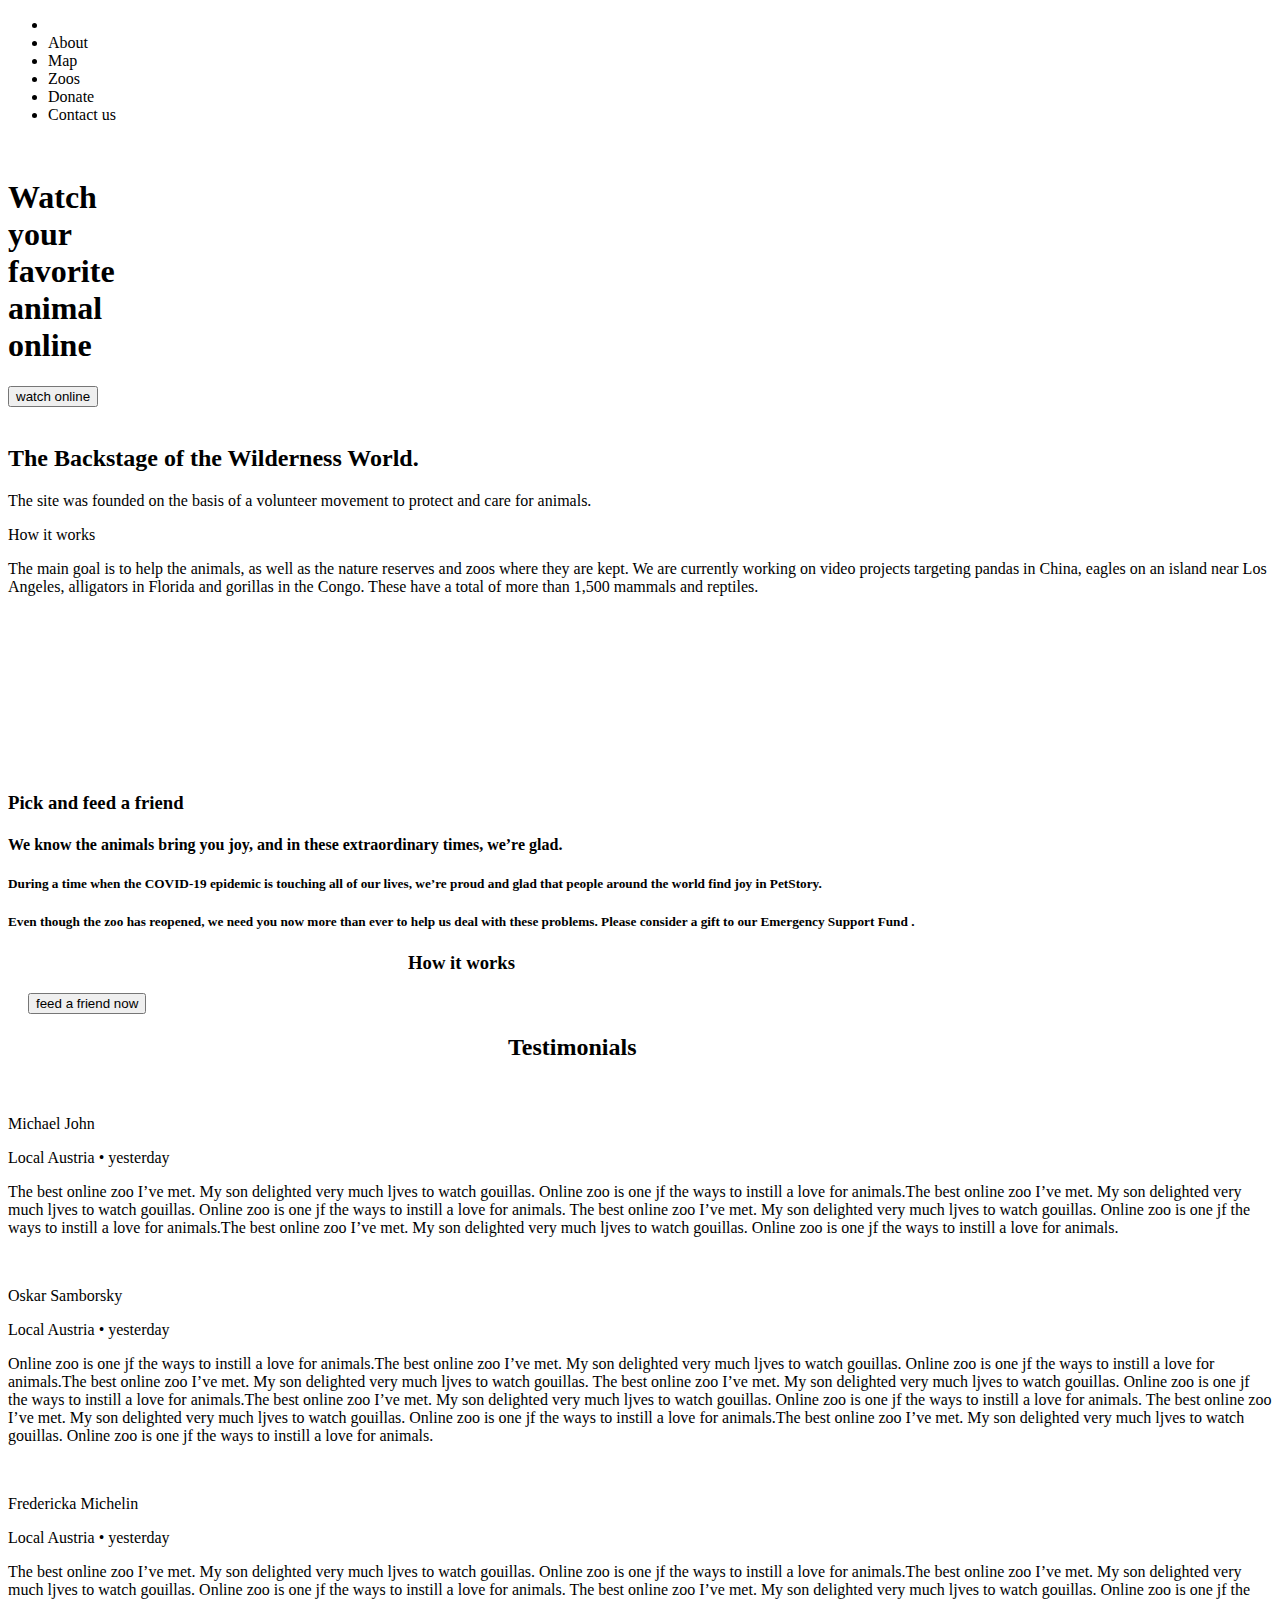
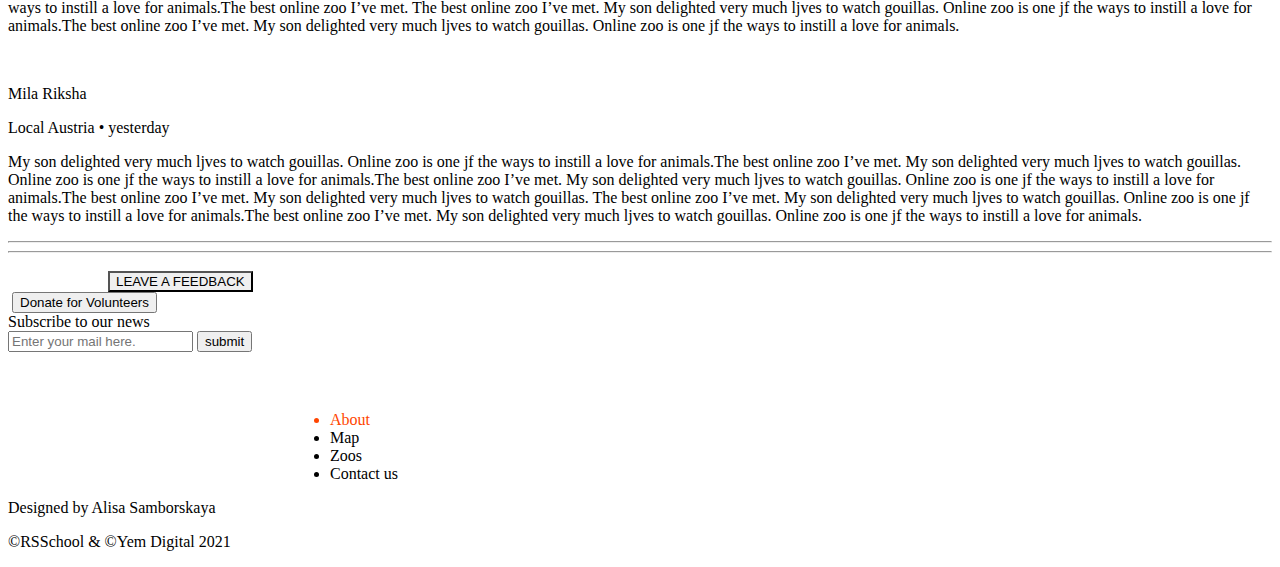
==== index.html @ 43f30bce "feat: add index.html" ====
<!DOCTYPE html>
<html lang="en">
  <head>
    <meta charset="UTF-8" />
    <meta http-equiv="X-UA-Compatible" content="IE=edge" />
    <meta name="viewport" content="width=device-width, initial-scale=1.0" />
    <link rel="stylesheet" href="style.css" />
    <title>Document</title>
  </head>
  <body>
    <div class="navigation">
      <ul>
        <li>
          <img src="./images/logo_footer.png" alt="" />
        </li>
        <li>About</li>
        <li>Map</li>
        <li>Zoos</li>
        <li>Donate</li>
        <li>Contact us</li>
      </ul>
    </div>
    <img class="bear" src="./images/GiantPanda.png" alt="" />
    <img class="sun" src="./images/Ellipse6.png" alt="" />
    <h1>
      Watch<br />
      your<br />
      favorite<br />
      animal <br />
      online
    </h1>
    <button class="watch-btn">watch online</button>
    <div class="backstage">
      <img class="bamboo" src="./images/bamboo-cap.png" alt="" />
      <div class="article">
        <h2>The Backstage of the Wilderness World.</h2>
        <p style="margin-bottom: 0">
          The site was founded on the basis of a volunteer movement to protect
          and care for animals.
        </p>
        <p style="color: black; margin-bottom: 0">How it works</p>
        <p>
          The main goal is to help the animals, as well as the nature reserves
          and zoos where they are kept. We are currently working on video
          projects targeting pandas in China, eagles on an island near Los
          Angeles, alligators in Florida and gorillas in the Congo. These have a
          total of more than 1,500 mammals and reptiles.
        </p>
      </div>
      <img class="flowers" src="./images/flower_foto1.png" alt="" />
    </div>
    <img class="palm" src="./images/palm.png" alt="" />
    <div class="palm"></div>

    <div class="grid-card">
      <img src="./images/foto-card1.png" alt="" />
    </div>
    <div class="grid-card">
      <img src="./images/foto-card2.png" alt="" />
    </div>
    <div class="grid-card">
      <img src="./images/foto-card3.png" alt="" />
    </div>
    <div class="grid-card">
      <img src="./images/foto-card4.png" alt="" />
    </div>
    <div class="grid-card">
      <img src="./images/foto-card5.png" alt="" />
    </div>
    <div class="grid-card">
      <img src="./images/foto-card6.png" alt="" />
    </div>

    <div class="strelitzia">
      <img src="./images/strelitzia.png" alt="" />
    </div>
    <div class="feed">
      <div class="inner-feed">
        <div>
          <h3>Pick and feed a friend</h3>
          <h4>
            We know the animals bring you joy, and in these extraordinary times,
            we’re glad.
          </h4>
          <h5>
            During a time when the COVID-19 epidemic is touching all of our
            lives, we’re proud and glad that people around the world find joy in
            PetStory.
          </h5>
          <h5>
            Even though the zoo has reopened, we need you now more than ever to
            help us deal with these problems. Please consider a gift to our
            Emergency Support Fund .
          </h5>
          <h3 style="margin-left: 400px">How it works</h3>
            <img class="individ" src="./images/paycard.png" alt="" />
            <img class="vector" src="./images/Vector.png" alt="" />
            <img class="individ" src="./images/care.png" alt="" />
            <img class="vector" src="./images/Vector.png" alt="" />
            <img class="individ" src="./images/bananamonkey.png" alt="" />
          <button class="feed-btn">feed a friend now</button>
      </div>
    </div>

    <div class="testimonials">
      <h2 style="width: 900px; margin-left: 500px">Testimonials</h2>
      <div class="testdiv">
        <img src="./images/unknownuser.png" alt="">
        <p>Michael John</p>
        <p>Local Austria <span> &#x2022</span> yesterday</p>
        <p class="comment">
          The best online zoo I’ve met. My son delighted very much ljves to watch gouillas. Online zoo is one jf the ways to instill a love for animals.The best online zoo I’ve met. My son delighted very much ljves to watch gouillas. Online zoo is one jf the ways to instill a love for animals.
The best online zoo I’ve met. My son delighted very much ljves to watch gouillas. Online zoo is one jf the ways to instill a love for animals.The best online zoo I’ve met. My son delighted very much ljves to watch gouillas. Online zoo is one jf the ways to instill a love for animals.

        </p>
    </div>
      <div class="testdiv">
        <img src="./images/guy.png" alt="">
        <p>Oskar Samborsky</p>
        <p>Local Austria <span> &#x2022</span> yesterday</p>
        <p class="comment">
          Online zoo is one jf the ways to instill a love for animals.The best online zoo I’ve met. My son delighted very much ljves to watch gouillas. Online zoo is one jf the ways to instill a love for animals.The best online zoo I’ve met. My son delighted very much ljves to watch gouillas. 
          The best online zoo I’ve met. My son delighted very much ljves to watch gouillas. Online zoo is one jf the ways to instill a love for animals.The best online zoo I’ve met. My son delighted very much ljves to watch gouillas. Online zoo is one jf the ways to instill a love for animals.
          
          The best online zoo I’ve met. My son delighted very much ljves to watch gouillas. Online zoo is one jf the ways to instill a love for animals.The best online zoo I’ve met. My son delighted very much ljves to watch gouillas. Online zoo is one jf the ways to instill a love for animals.
          
        </p>
      </div>
      <div class="testdiv">
        <img src="./images/girl1.png" alt="">
        <p>Fredericka Michelin</p>
        <p>Local Austria <span> &#x2022</span> yesterday</p>
        <p class="comment">
          The best online zoo I’ve met. My son delighted very much ljves to watch gouillas. Online zoo is one jf the ways to instill a love for animals.The best online zoo I’ve met. My son delighted very much ljves to watch gouillas. Online zoo is one jf the ways to instill a love for animals.
The best online zoo I’ve met. My son delighted very much ljves to watch gouillas. Online zoo is one jf the ways to instill a love for animals.The best online zoo I’ve met.
The best online zoo I’ve met. My son delighted very much ljves to watch gouillas. Online zoo is one jf the ways to instill a love for animals.The best online zoo I’ve met. My son delighted very much ljves to watch gouillas. Online zoo is one jf the ways to instill a love for animals.
        </p>
      </div>
      <div class="testdiv">
        <img src="./images/girl2.png" alt="">
        <p>Mila Riksha</p>
        <p>Local Austria <span> &#x2022</span> yesterday</p>
        <p class="comment">
          My son delighted very much ljves to watch gouillas. Online zoo is one jf the ways to instill a love for animals.The best online zoo I’ve met. My son delighted very much ljves to watch gouillas. Online zoo is one jf the ways to instill a love for animals.The best online zoo I’ve met. My son delighted very much ljves to watch gouillas. Online zoo is one jf the ways to instill a love for animals.The best online zoo I’ve met. My son delighted very much ljves to watch gouillas.
The best online zoo I’ve met. My son delighted very much ljves to watch gouillas. Online zoo is one jf the ways to instill a love for animals.The best online zoo I’ve met. My son delighted very much ljves to watch gouillas. Online zoo is one jf the ways to instill a love for animals.

        </p>
      </div>
      <div class="cont">
        <hr class="thin-btn"><hr class="thin-btn2">
      </div>
      <button class="feed-btn" style="border-radius: 0; margin-top: 10px; margin-left: 100px;">LEAVE A FEEDBACK</button>
    </div>
    <div class="footer">

    </div>
    <footer>
      <div class="footer-container">
        <div>
          <img class="footer-logo" src="./images/logo_footer.png" alt="" />
          <button class="donate-btn">Donate for Volunteers</button>
        </div>
        <div class="subscribe-container">
          <label for="">Subscribe to our news</label>
          <div class="label-input-container">
          <input type="text" placeholder="Enter your mail here."> <button>submit</button>
        </div>
        </div>
      </div>
      <div style="margin-top: 25px;">
        <img class="block-img" src="./images/facebook.png" alt="">
        <img class="block-img" src="./images/twitter.png" alt="">
        <img class="block-img" src="./images/instagram.png" alt="">
        <img class="block-img" src="./images/youtube.png" alt="">
      </div>
      <div class="last-container">
      <div class="navigation" style="width: 700px; margin: auto">
        <ul>
          <li style="color:  orangered;">About</li>
          <li>Map</li>
          <li>Zoos</li>
          <li>Contact us</li>
        </ul>
      </div>
      <div class="copyright">
        <p>Designed by Alisa Samborskaya</p>
        <p>©RSSchool & ©Yem Digital 2021</p>
      </div>
    </div>
    </footer>
  </body>
</html>
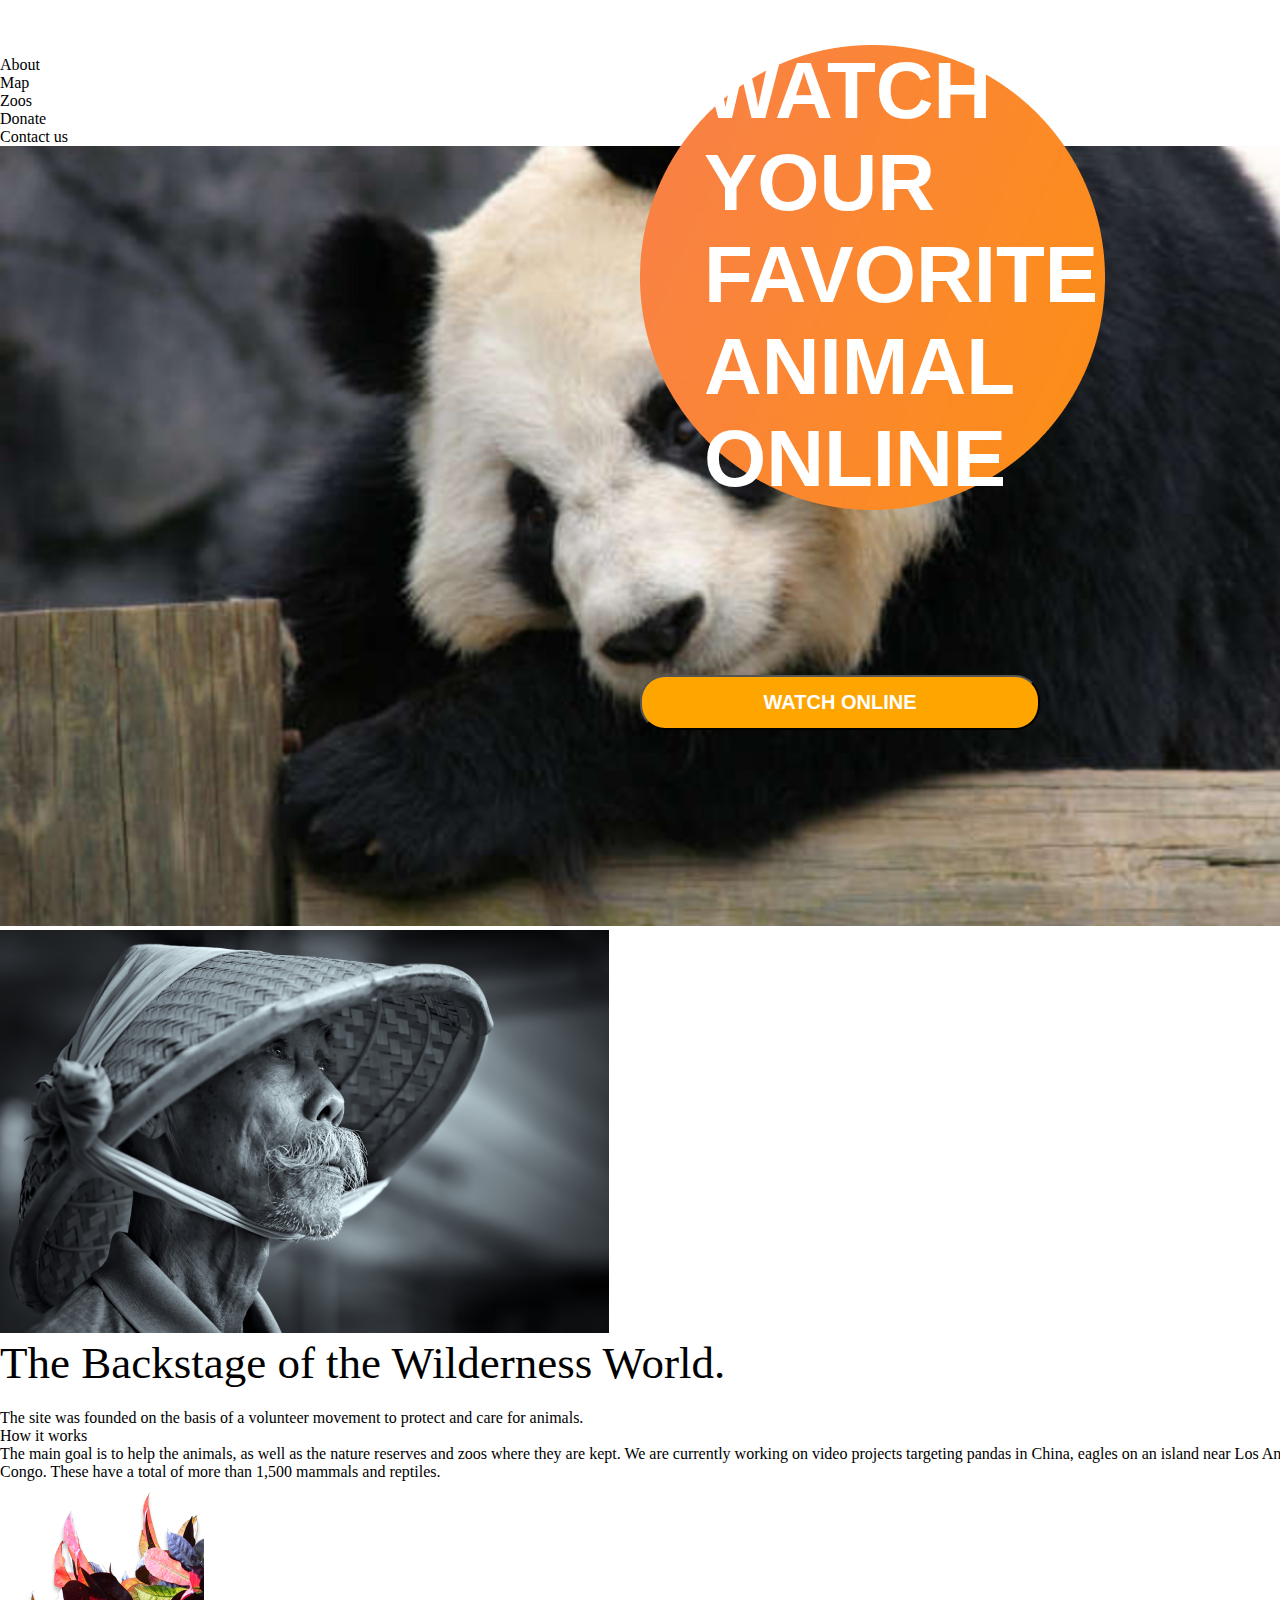
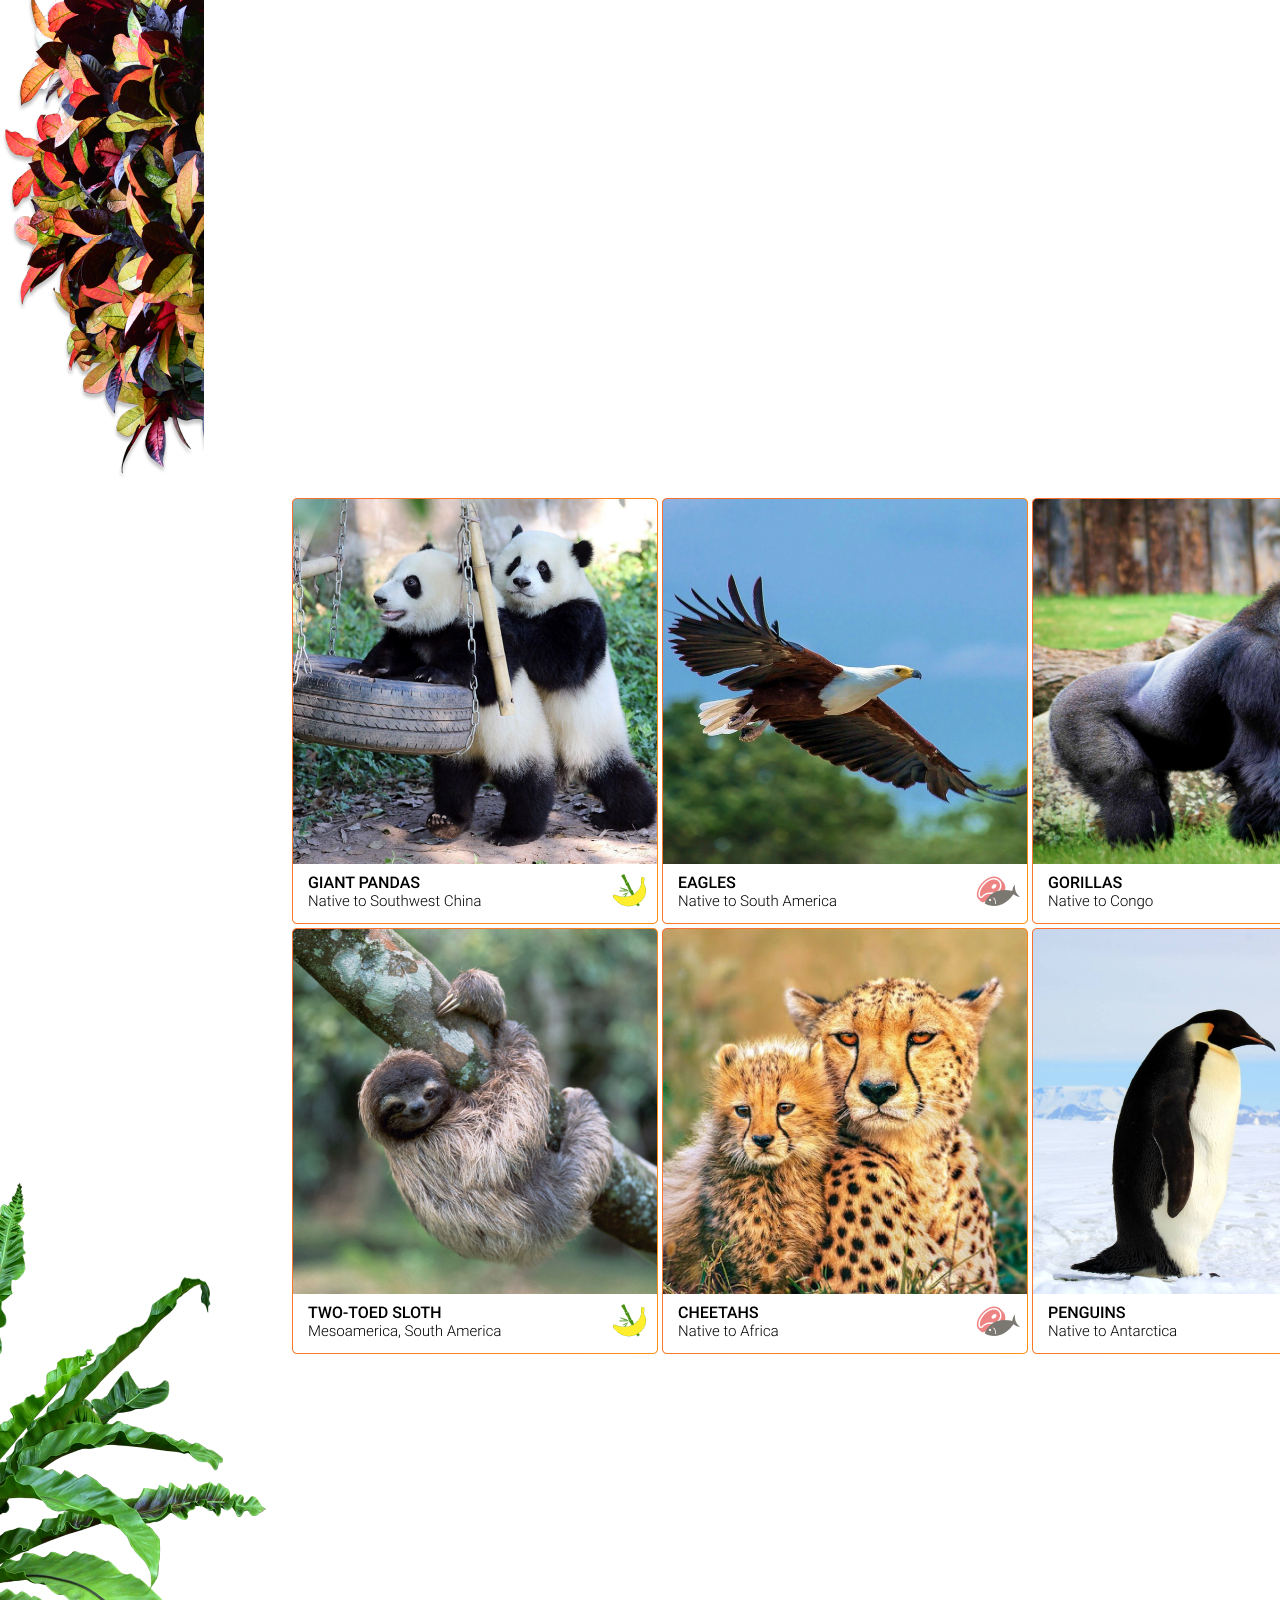
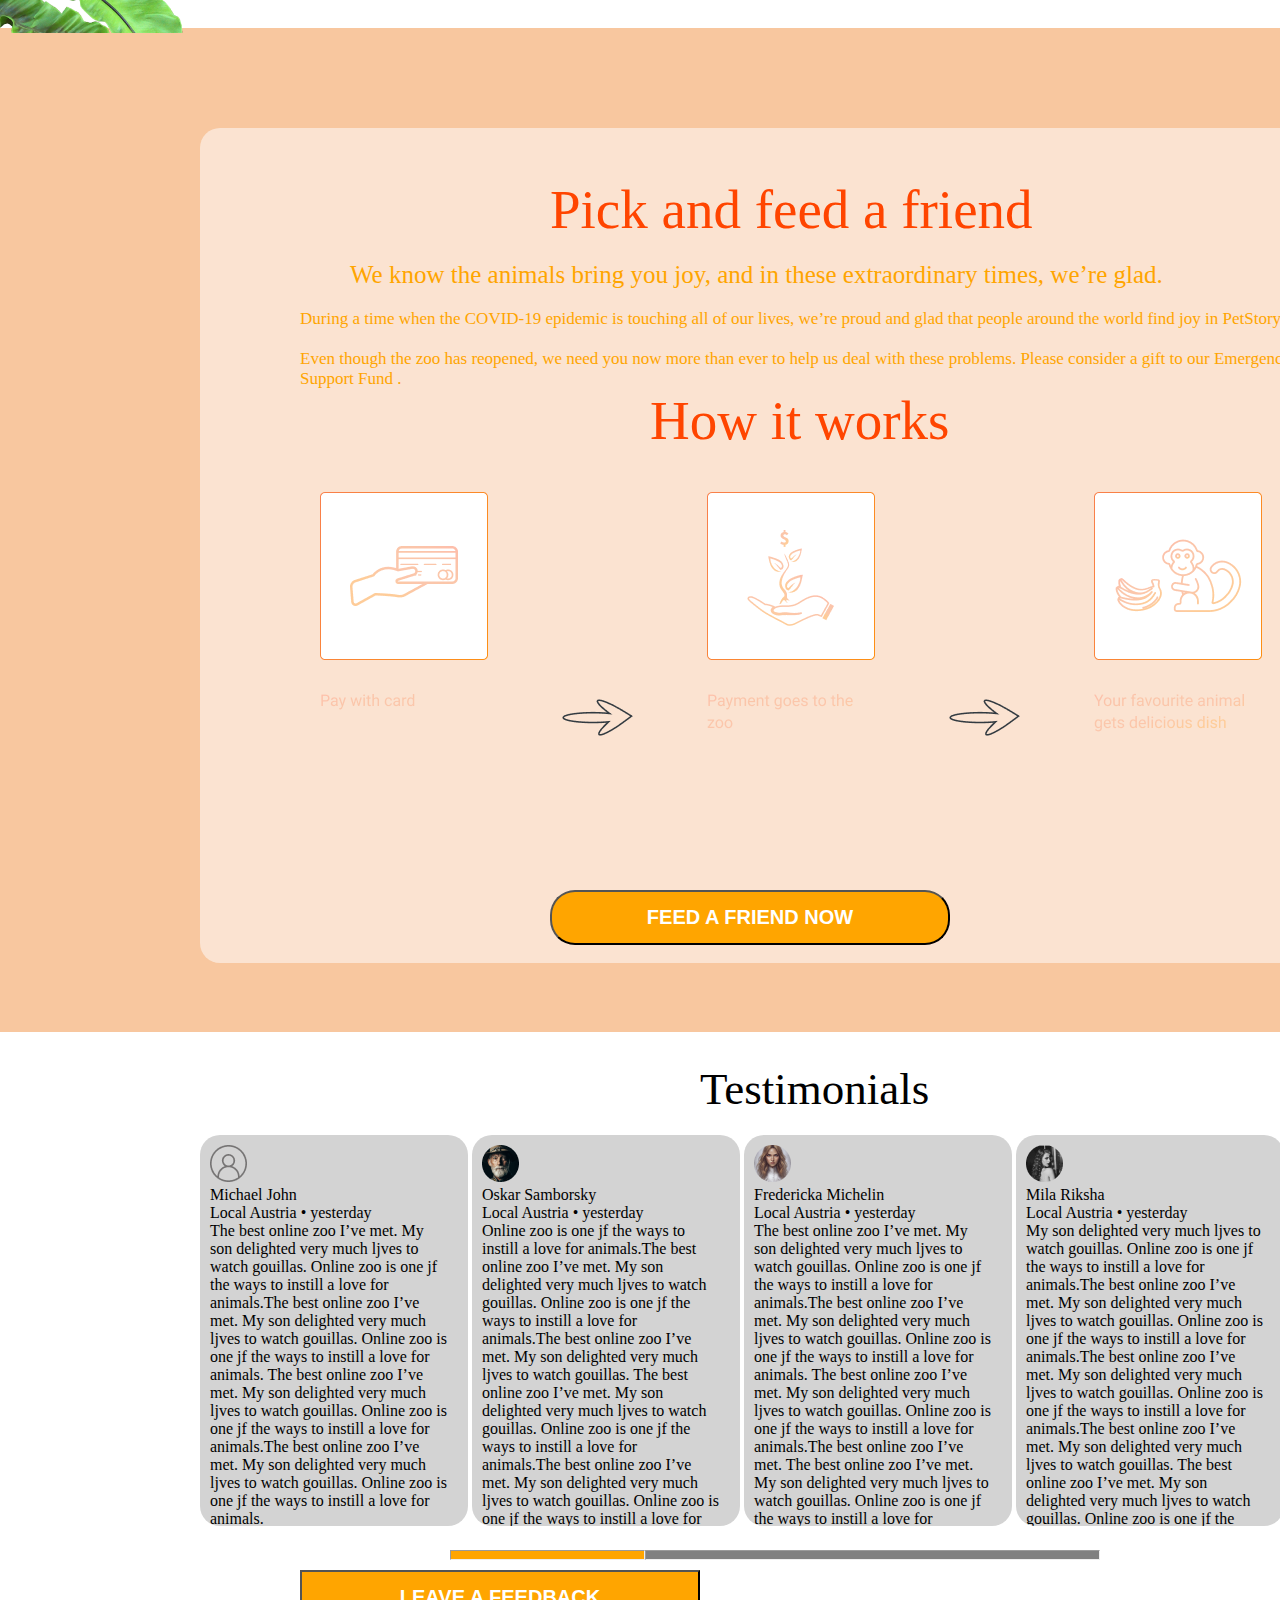
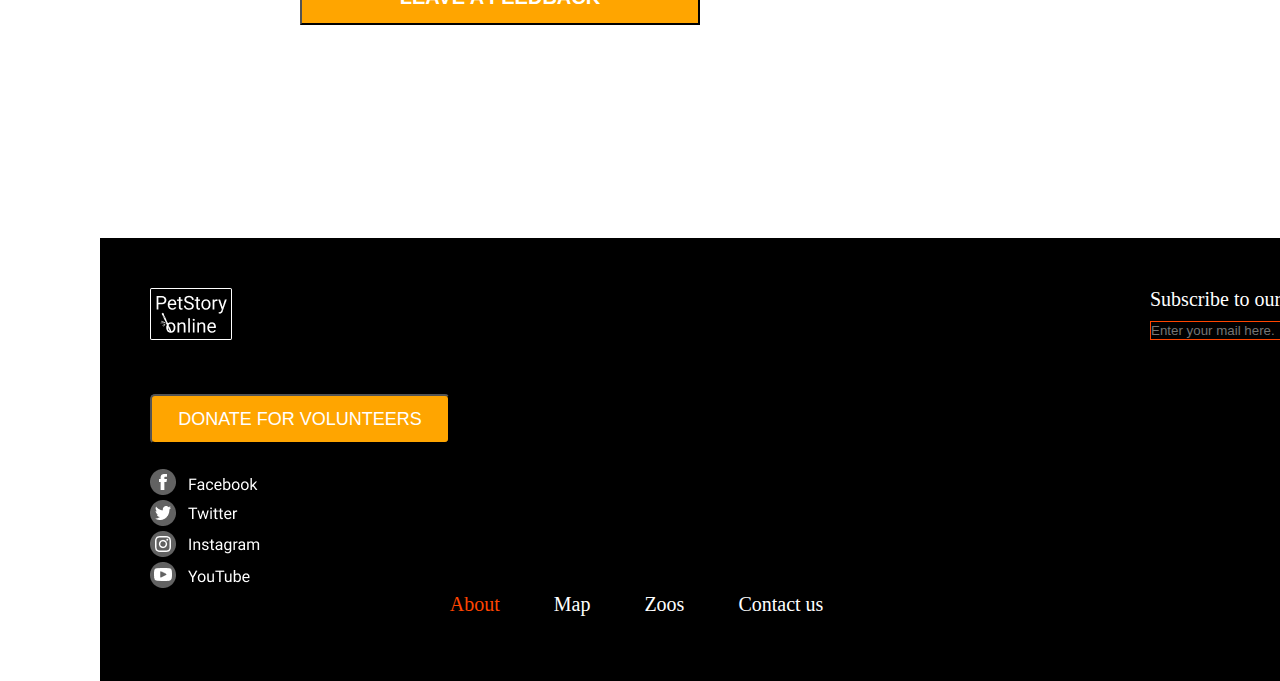
==== commit e0f31c30: "fix: fix ul in footer" ====
--- a/index.html
+++ b/index.html
@@ -8,7 +8,7 @@
     <title>Document</title>
   </head>
   <body>
-    <div class="navigation">
+    <div class="nav">
       <ul>
         <li>
           <img src="./images/logo_footer.png" alt="" />
@@ -30,9 +30,9 @@
       online
     </h1>
     <button class="watch-btn">watch online</button>
-    <div class="backstage">
+    <div class="backst">
       <img class="bamboo" src="./images/bamboo-cap.png" alt="" />
-      <div class="article">
+      <div class="art">
         <h2>The Backstage of the Wilderness World.</h2>
         <p style="margin-bottom: 0">
           The site was founded on the basis of a volunteer movement to protect
@@ -47,7 +47,7 @@
           total of more than 1,500 mammals and reptiles.
         </p>
       </div>
-      <img class="flowers" src="./images/flower_foto1.png" alt="" />
+      <img class="plant" src="./images/flower_foto1.png" alt="" />
     </div>
     <img class="palm" src="./images/palm.png" alt="" />
     <div class="palm"></div>
@@ -71,7 +71,7 @@
       <img src="./images/foto-card6.png" alt="" />
     </div>
 
-    <div class="strelitzia">
+    <div class="strelitz>
       <img src="./images/strelitzia.png" alt="" />
     </div>
     <div class="feed">
@@ -175,7 +175,7 @@
       </div>
       <div class="last-container">
       <div class="navigation" style="width: 700px; margin: auto">
-        <ul>
+        <ul class="ul-ult">
           <li style="color:  orangered;">About</li>
           <li>Map</li>
           <li>Zoos</li>
--- a/style.css
+++ b/style.css
@@ -0,0 +1,317 @@
+*{
+	margin: 0;
+    padding: 0;
+    box-sizing: border-box;
+}
+
+.bear{
+    position: relative;
+}
+
+.sun{
+    position: absolute;
+    top: 5%;
+    left:50%;
+}
+
+body{
+    width: 1600px;
+    margin: auto;
+    /* border: 1px solid red; */
+}
+
+ul{
+    /* display: flex; */
+    
+    width: 70%;
+}
+
+.navigation{
+    background-color: #000000;
+    height: 80px;
+    color: #FFFFFF;
+    /* z-index: 7; */
+}
+
+.navigation ul li{
+    color: #FFFFFF;
+    list-style: none;
+    display: inline-block;
+    margin-left: 50px;
+    font-size: 20px;
+}
+
+h1{
+    font-size: 80px;
+    width: 500.31px;
+    position: absolute;
+    top: 5%;
+    left: 55%;
+    text-transform: uppercase;
+    color: white;
+    font-family: Arial, Helvetica, sans-serif;
+    display: inline-block;
+}
+
+h2{
+    font-size: 45px;
+    font-weight: 300;
+    margin-bottom: 20px;
+    
+}
+
+h3{
+    margin: auto;
+    /* margin-top: 100px; */
+    font-size: 55px;
+    font-weight: 300;
+    color:orangered;
+    width: 500px;
+}
+
+h4{
+    margin: auto;
+    margin-top: 20px;
+    font-size: 25px;
+    font-weight: 300;
+    color:orange;
+    width: 900px;
+}
+h5{
+    margin: auto;
+    margin-top: 20px;
+    font-size: 17px;
+    font-weight: 300;
+    color:orange;
+    width: 1000px;
+}
+
+.watch-btn{
+    position: absolute;
+    top: 75%;
+    left: 50%;
+    width: 400px;
+    height: 55px;
+    font-weight: bolder;
+    font-size: 20px;
+    background-color: orange;
+    color: #FFFFFF;
+    text-align: center;
+    text-transform: uppercase;
+    border-radius: 25px;
+    /* margin-bottom: -200px; */
+    /* display: inline; */
+}
+.backstage{
+    margin-top: 150px;
+    display: flex;
+    justify-content: space-between;
+    font-family: Arial, Helvetica, sans-serif;
+
+}
+.bamboo{
+    display: inline;
+}
+
+.article{
+    display: inline;
+    width: 500px;
+}
+
+.bamboo{
+    height: 403px;
+    width: 609px;
+}
+
+.flowers{
+    height: 605px;
+    width: 293px;
+}
+
+.wilderness{
+    width: 552px;
+    height: 403px;
+}
+
+.palm{
+    margin-top: 675px;
+    float: left;
+}
+
+.strelitzia{
+    float: right;
+}
+
+
+.grid-card{
+    display: inline;
+}
+
+.feed{
+    background-color: blue;
+    width: 1600px;
+    height: 1004px;
+    margin: auto;
+    margin-top: 270px;
+    background-color: rgb(248, 199, 159);
+    padding: 100px;
+}
+
+.inner-feed{
+    margin: auto;
+    background: rgba(253, 253, 255, 0.52);
+    border-radius: 20px;
+    width: 1200px;
+    height: 835px;
+    padding: 50px;
+}
+
+.feed-btn{
+    width: 400px;
+    height: 55px;
+    font-weight: bolder;
+    font-size: 20px;
+    background-color: orange;
+    color: #FFFFFF;
+    text-align: center;
+    text-transform: uppercase;
+    border-radius: 25px;
+    margin-top: 150px;
+    margin-left: 300px;
+}
+
+.individ{
+    margin-top: 40px;
+    margin-left: 70px;
+}
+
+.vector{
+    margin-top: 0;
+    margin-left: 70px;
+}
+
+.testimonials{
+    margin-left: 100px;
+    margin-top: 100px;
+    background-color: #FFFFFF;
+    /* width: 1200; */
+    height: 575px;
+    /* border: 2px red solid; */
+}
+.testdiv{
+    border-radius: 20px;
+    padding: 10px;
+    display: inline-block;
+    width: 300px;
+    height: 800px;
+    background-color: lightgrey;
+    height: 391px;
+    width: 268px;
+    overflow-y: hidden;
+  
+}
+
+.comment{
+    width:237px;
+    height:309px
+}
+
+.thin-btn{
+    margin-top: 20px;
+    margin-left: 250px;
+    border-radius: 0;
+     width: 15%; 
+     height: 10px;
+     display: block;
+     background-color: orange;
+}
+.thin-btn2{
+    margin-top: 20px;
+    border-radius: 0;
+     width: 35%; 
+     height: 10px;
+     display: block;
+     background-color: gray;
+}
+
+.cont{
+    display: flex;
+}
+.part{
+    display: inline-block;
+    margin-top: 20px;
+    border-radius: 0;
+    background-color: orange;
+    width: 100px;
+    border: 0;
+}
+
+footer{
+    margin-top: 200px;
+    background-color: #000000;
+    height:443px;
+    width: 1600px;
+    /* margin: auto; */
+}
+
+.donate-btn{
+    background: orange;
+    width:300px;
+    border-radius: 5px;
+    height: 50px;
+    font-size: 18px;
+    padding: 10px;
+    font-weight: 500;
+    text-transform: uppercase;
+    color: white;
+    display: block;
+    margin-left: 50px;
+}
+
+.footer-logo{
+    margin: 50px;
+}
+
+.footer-container{
+    display: flex;
+    /* justify-content: space-around; */
+    /* flex-direction: column; */
+}
+
+label{
+    color: #FFFFFF;
+    font-size: 20px;
+}
+
+input{
+    color:#FFFFFF;
+    border: 1px orangered solid;
+    background-color: #000000;
+    margin-right: 10px;
+}
+
+.subscribe-container{
+    margin: 50px 0 0 700px;
+    display: flex;
+    flex-direction: column;
+}
+
+.label-input-container{
+    margin-top: 10px;
+    display: flex;
+}
+
+.block-img{
+    display: block;
+    margin: 0 0 5px 50px;
+}
+
+.copyright{
+    color: #FFFFFF;
+    margin-right: 50px;
+    font-size: 18px;
+}
+
+.last-container{
+    display: flex;
+}
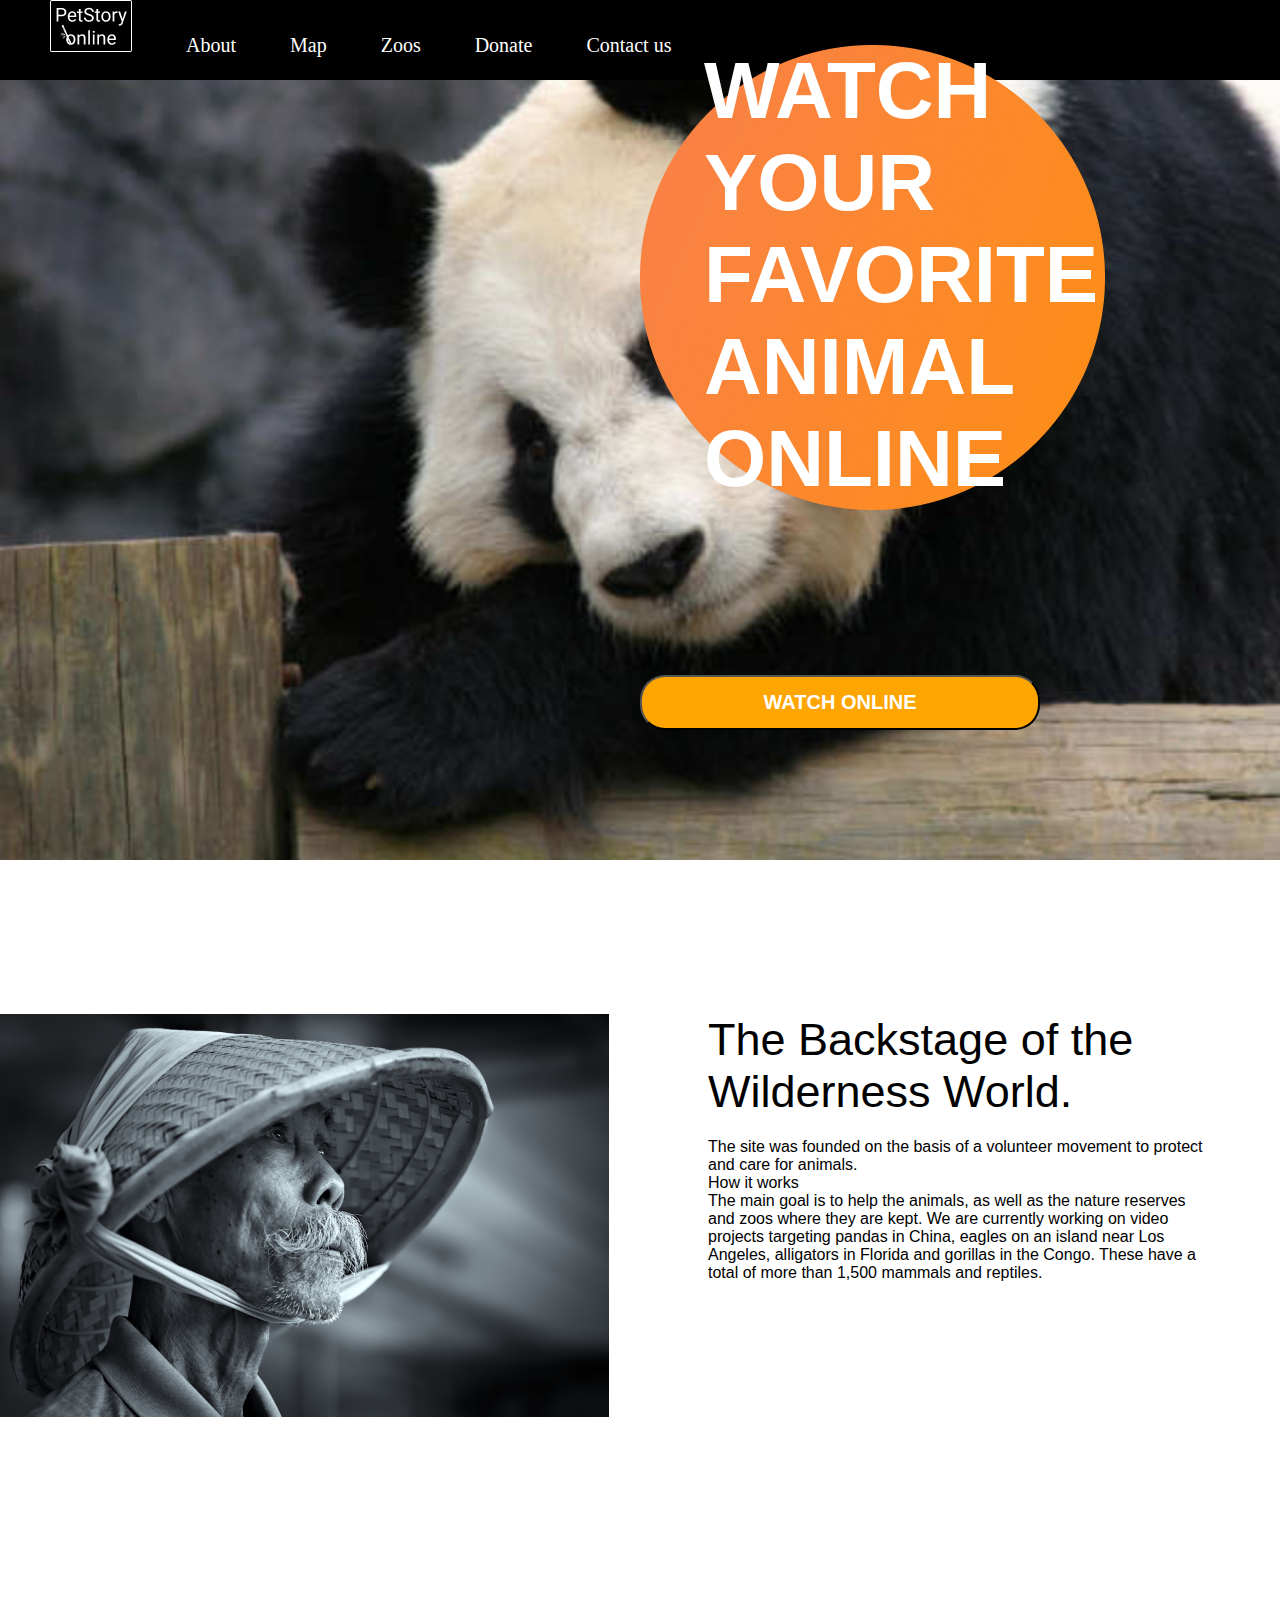
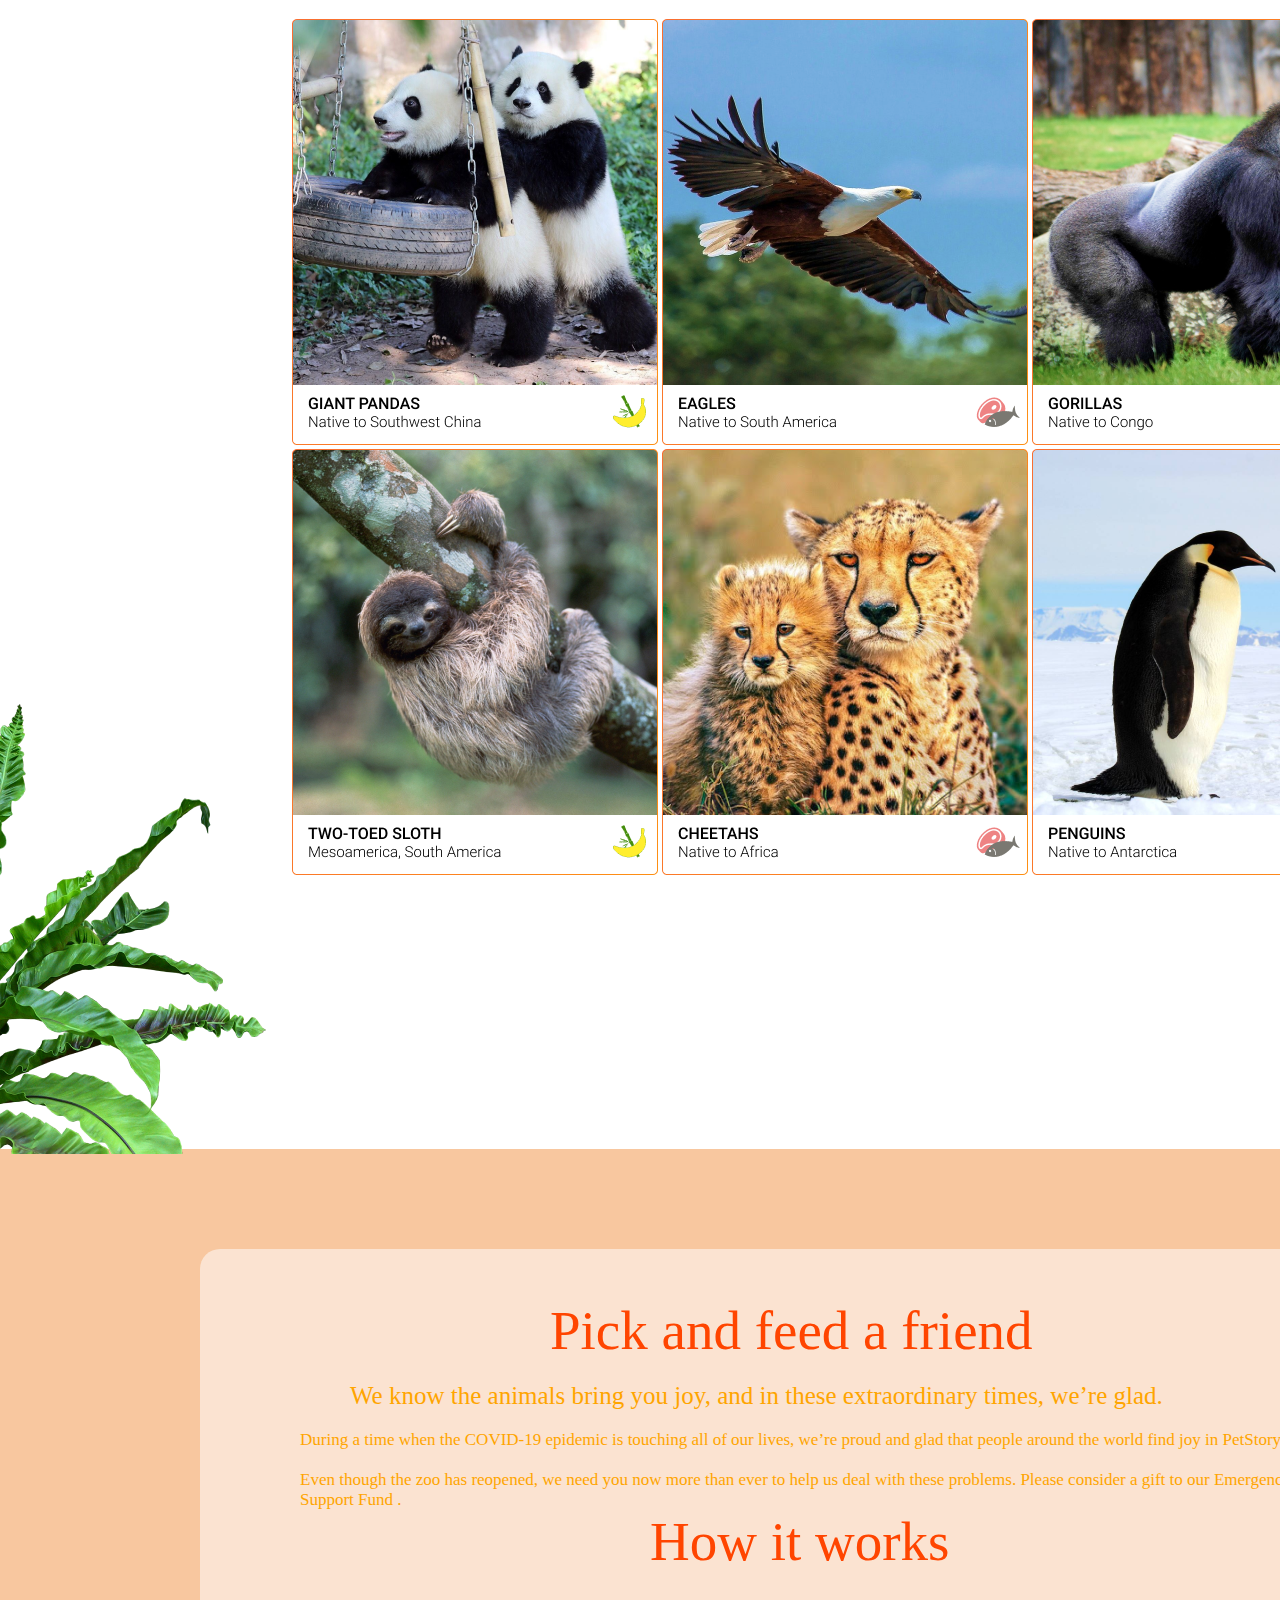
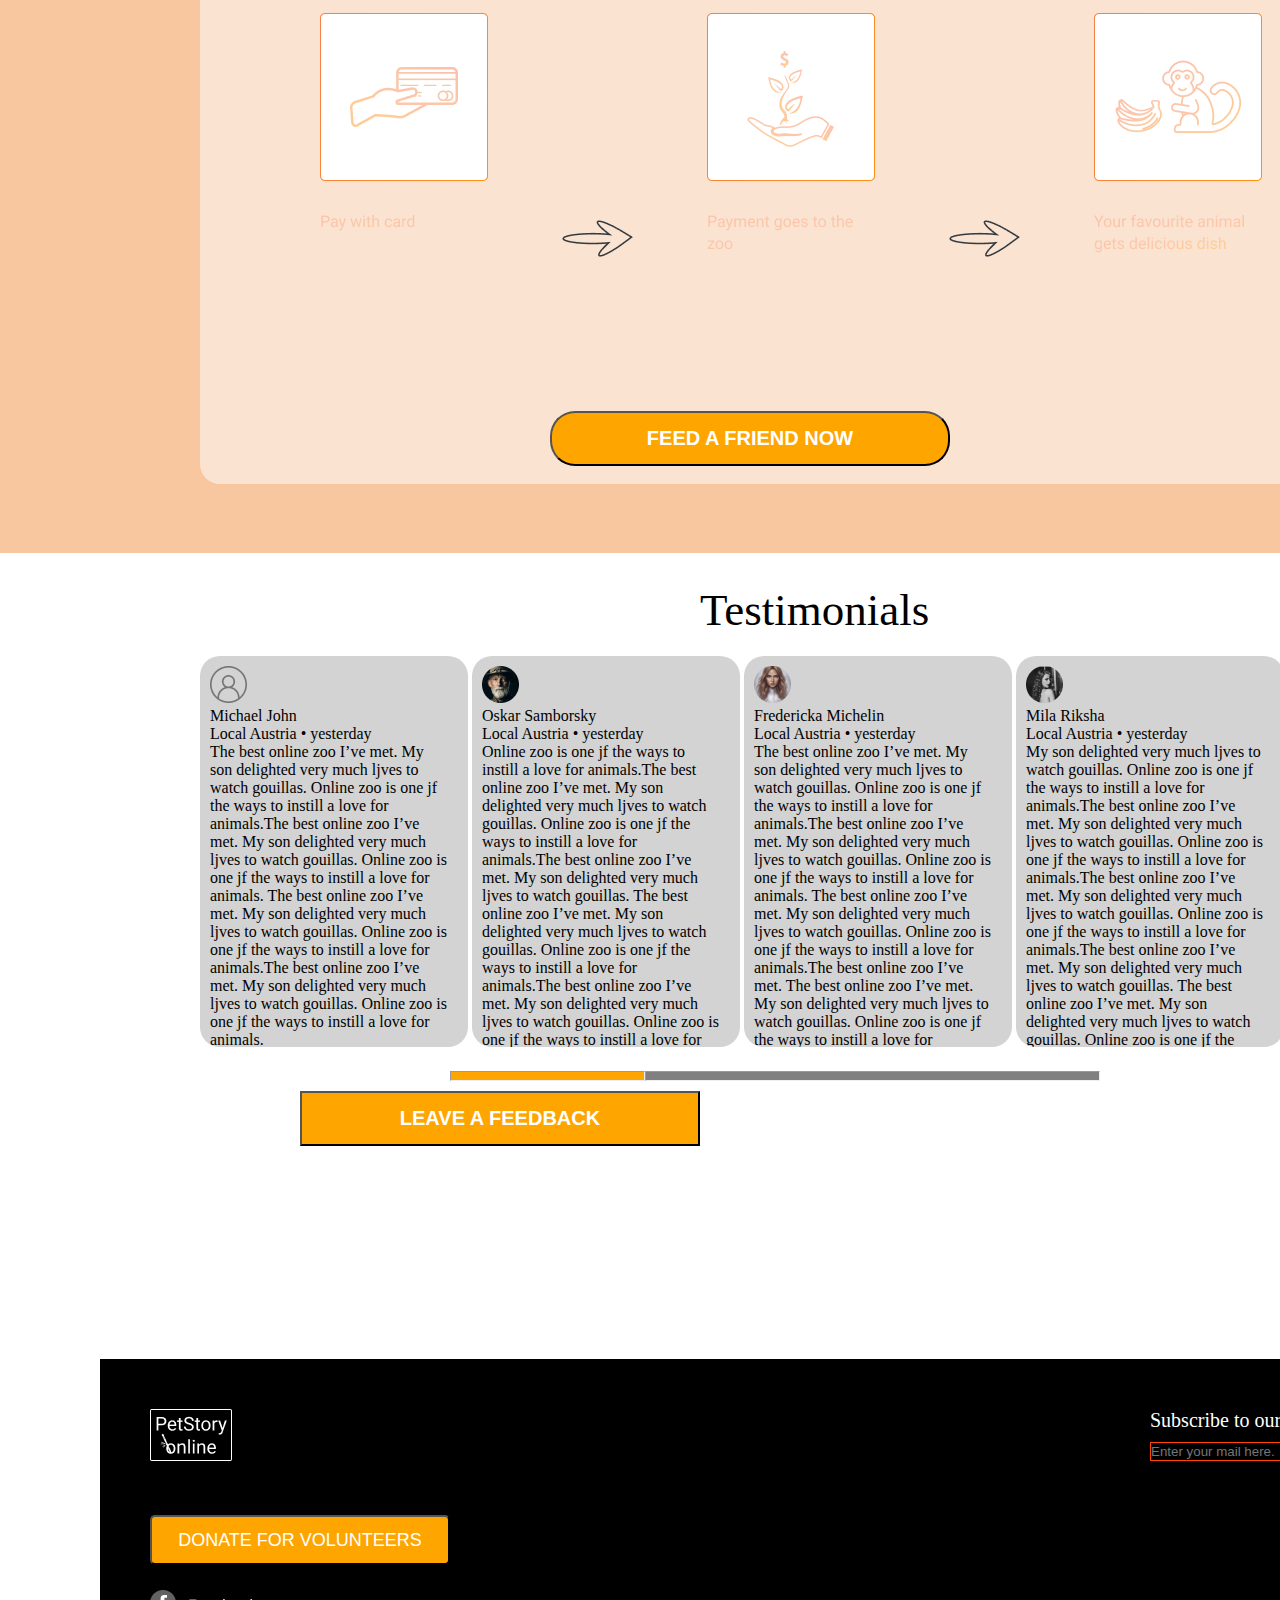
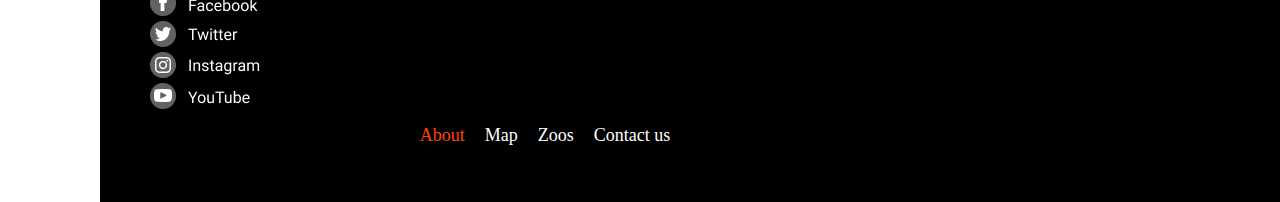
==== commit 9e2807d0: "fix: fix naming html" ====
--- a/index.html
+++ b/index.html
@@ -20,8 +20,8 @@
         <li>Contact us</li>
       </ul>
     </div>
-    <img class="bear" src="./images/GiantPanda.png" alt="" />
-    <img class="sun" src="./images/Ellipse6.png" alt="" />
+    <img class="panda" src="./images/GiantPanda.png" alt="" />
+    <img class="round" src="./images/Ellipse6.png" alt="" />
     <h1>
       Watch<br />
       your<br />
--- a/style.css
+++ b/style.css
@@ -4,11 +4,11 @@
     box-sizing: border-box;
 }
 
-.bear{
+.panda{
     position: relative;
 }
 
-.sun{
+.round{
     position: absolute;
     top: 5%;
     left:50%;
@@ -26,14 +26,14 @@
     width: 70%;
 }
 
-.navigation{
+.nav{
     background-color: #000000;
     height: 80px;
     color: #FFFFFF;
     /* z-index: 7; */
 }
 
-.navigation ul li{
+.nav ul li{
     color: #FFFFFF;
     list-style: none;
     display: inline-block;
@@ -102,7 +102,7 @@
     /* margin-bottom: -200px; */
     /* display: inline; */
 }
-.backstage{
+.backst{
     margin-top: 150px;
     display: flex;
     justify-content: space-between;
@@ -113,7 +113,7 @@
     display: inline;
 }
 
-.article{
+.art{
     display: inline;
     width: 500px;
 }
@@ -123,7 +123,7 @@
     width: 609px;
 }
 
-.flowers{
+.plant{
     height: 605px;
     width: 293px;
 }
@@ -138,7 +138,7 @@
     float: left;
 }
 
-.strelitzia{
+.strelitz{
     float: right;
 }
 
@@ -315,3 +315,14 @@
 .last-container{
     display: flex;
 }
+
+.ul-ult{
+    display: flex;
+}
+
+.ul-ult li{
+    margin-left: 20px;
+    color: white;
+    list-style: none;
+    font-size: 18px;
+}
